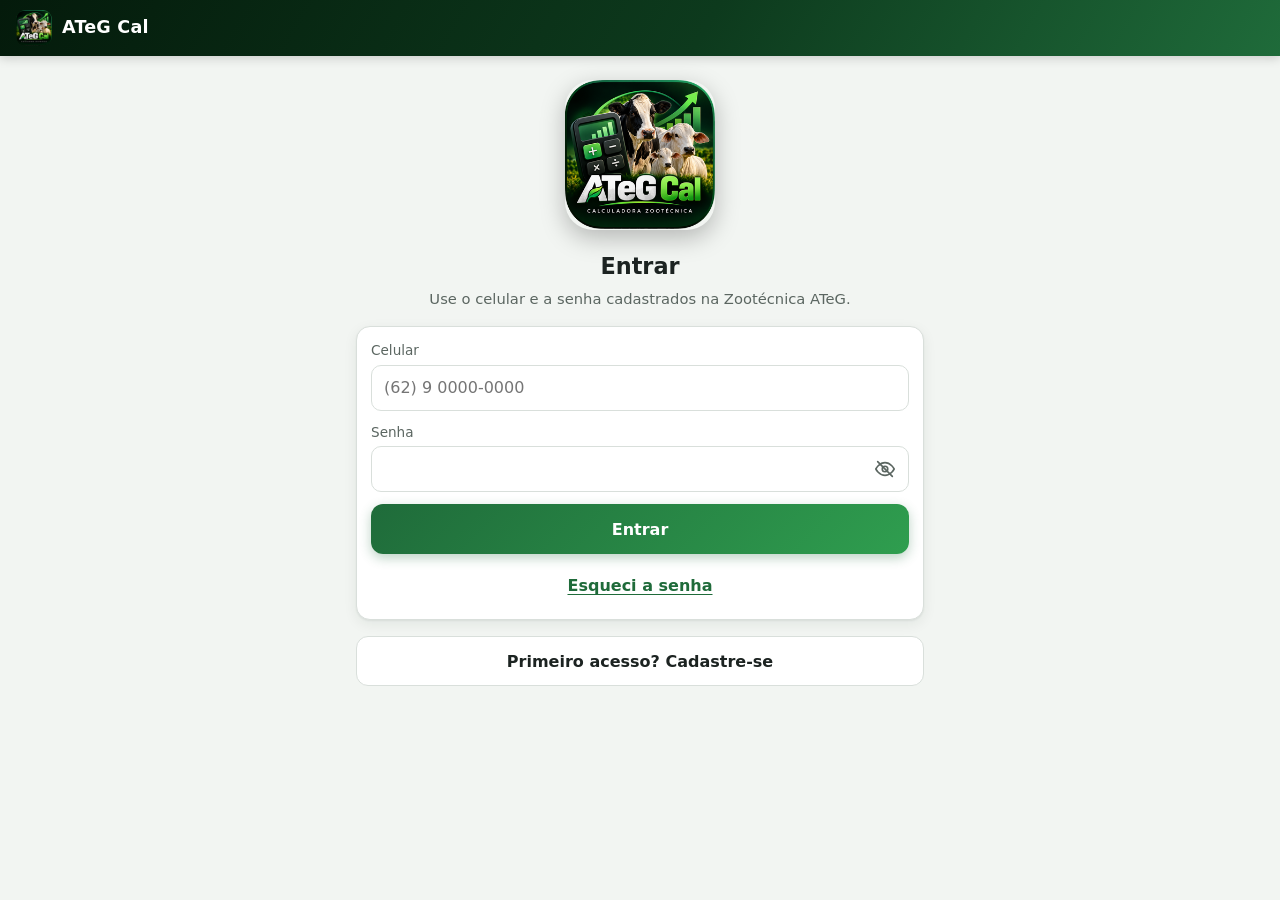
==== index.html @ c7b5ab56 "Cadastro: município escolhido em lista conforme a UF - Lista oficial do IBGE (5.571 municípios) guar" ====
<!doctype html>
<html lang="pt-BR">
<head>
  <meta charset="utf-8">
  <meta name="viewport" content="width=device-width, initial-scale=1, viewport-fit=cover">
  <meta name="description" content="Calculadora de indicadores zootécnicos e econômicos para ATeG.">
  <meta name="theme-color" content="#06200f">
  <meta name="apple-mobile-web-app-capable" content="yes">
  <meta name="apple-mobile-web-app-title" content="ATeG Cal">
  <meta name="apple-mobile-web-app-status-bar-style" content="black-translucent">
  <title>ATeG Cal</title>
  <link rel="manifest" href="manifest.webmanifest">
  <link rel="icon" href="icons/favicon-64.png" type="image/png">
  <link rel="apple-touch-icon" href="icons/apple-touch-icon.png">
  <link rel="stylesheet" href="css/style.css">
</head>
<body>
  <header class="topo">
    <button class="voltar" id="btnVoltar" type="button" aria-label="Voltar" hidden>&#8592;</button>
    <img class="topo-logo" src="icons/logo-96.png" alt="" width="36" height="36">
    <h1 id="tituloTela">ATeG Cal</h1>
    <span id="seloOffline" class="selo-offline" hidden>Offline</span>
  </header>

  <main>
    <!-- Login pelo celular -->
    <section id="tela-login" class="tela" hidden>
      <div class="login">
        <img class="login-logo" src="icons/logo-280.png" alt="ATeG Cal — Calculadora zootécnica" width="150" height="150">

        <div id="blocoEntrar" class="login-bloco">
          <h2>Entrar</h2>
          <p class="login-texto">Use o celular e a senha cadastrados na Zootécnica ATeG.</p>
          <form id="formLogin" class="cartao" novalidate>
          <label class="campo">
            <span>Celular</span>
            <input name="celular" type="tel" inputmode="tel" autocomplete="tel" placeholder="(62) 9 0000-0000" required>
          </label>
          <label class="campo">
            <span>Senha</span>
            <span class="senha">
              <input name="senha" type="password" autocomplete="current-password" required>
              <button type="button" class="ver-senha" aria-label="Mostrar senha" aria-pressed="false">
                <svg viewBox="0 0 24 24" aria-hidden="true"><path d="M2 12s3.6-7 10-7 10 7 10 7-3.6 7-10 7S2 12 2 12z"/><circle cx="12" cy="12" r="3"/><path class="risco" d="M4 4l16 16"/></svg>
              </button>
            </span>
          </label>
          <p id="erroLogin" class="erro" role="alert" hidden></p>
          <button type="submit" class="primario">Entrar</button>
          <button type="button" id="btnEsqueci" class="link">Esqueci a senha</button>
          </form>
          <button type="button" id="btnPrimeiroAcesso" class="secundario primeiro-acesso">Primeiro acesso? Cadastre-se</button>
        </div>

        <div id="blocoCadastro" class="login-bloco" hidden>
          <h2>Primeiro acesso</h2>
          <p class="login-texto">Preencha seus dados. O acesso é liberado na hora.</p>
          <form id="formCadastro" class="cartao" novalidate>
          <label class="campo">
            <span>Nome completo</span>
            <input name="nome" type="text" autocomplete="name" autocapitalize="words" maxlength="80" required>
          </label>
          <label class="campo">
            <span>Celular (WhatsApp)</span>
            <input name="celular" type="tel" inputmode="tel" autocomplete="tel" placeholder="(62) 9 0000-0000" required>
          </label>
          <label class="campo">
            <span>E-mail</span>
            <input name="email" type="email" inputmode="email" autocomplete="email" maxlength="100" required>
          </label>
          <div class="grade grade-municipio">
            <label class="campo"><span>UF</span>
              <select name="uf" autocomplete="address-level1">
                <option>AC</option>
                <option>AL</option>
                <option>AM</option>
                <option>AP</option>
                <option>BA</option>
                <option>CE</option>
                <option>DF</option>
                <option>ES</option>
                <option selected>GO</option>
                <option>MA</option>
                <option>MG</option>
                <option>MS</option>
                <option>MT</option>
                <option>PA</option>
                <option>PB</option>
                <option>PE</option>
                <option>PI</option>
                <option>PR</option>
                <option>RJ</option>
                <option>RN</option>
                <option>RO</option>
                <option>RR</option>
                <option>RS</option>
                <option>SC</option>
                <option>SE</option>
                <option>SP</option>
                <option>TO</option>
              </select></label>
            <label class="campo"><span>Município</span>
              <select name="municipio" autocomplete="address-level2" required disabled>
                <option value="">Carregando…</option>
              </select></label>
          </div>
          <label class="campo">
            <span>Função</span>
            <select name="funcao" required>
              <option value="" selected disabled>Selecione</option>
              <option>Técnico de campo ATeG</option>
              <option>Coordenador</option>
              <option>Supervisor</option>
              <option>Produtor rural</option>
              <option>Zootecnista / Veterinário / Agrônomo</option>
              <option>Estudante</option>
              <option>Outro</option>
            </select>
          </label>
          <label class="campo">
            <span>Crie uma senha (mínimo 4 caracteres)</span>
            <span class="senha">
              <input name="senha" type="password" autocomplete="new-password" required>
              <button type="button" class="ver-senha" aria-label="Mostrar senha" aria-pressed="false">
                <svg viewBox="0 0 24 24" aria-hidden="true"><path d="M2 12s3.6-7 10-7 10 7 10 7-3.6 7-10 7S2 12 2 12z"/><circle cx="12" cy="12" r="3"/><path class="risco" d="M4 4l16 16"/></svg>
              </button>
            </span>
          </label>
          <label class="campo">
            <span>Repita a senha</span>
            <span class="senha">
              <input name="confirmacao" type="password" autocomplete="new-password" required>
              <button type="button" class="ver-senha" aria-label="Mostrar senha" aria-pressed="false">
                <svg viewBox="0 0 24 24" aria-hidden="true"><path d="M2 12s3.6-7 10-7 10 7 10 7-3.6 7-10 7S2 12 2 12z"/><circle cx="12" cy="12" r="3"/><path class="risco" d="M4 4l16 16"/></svg>
              </button>
            </span>
          </label>
          <p id="erroCadastro" class="erro" role="alert" hidden></p>
          <button type="submit" class="primario">Cadastrar e entrar</button>
          </form>
          <button type="button" id="btnJaTenho" class="link">Já tenho cadastro — Entrar</button>
        </div>
      </div>
    </section>

    <!-- Tela inicial: módulos -->
    <section id="tela-inicio" class="tela">
      <div class="capa">
        <img src="icons/logo-280.png" alt="ATeG Cal — Calculadora zootécnica" width="140" height="140">
        <div>
          <p class="capa-titulo">Calculadora zootécnica</p>
          <p class="capa-texto">Indicadores zootécnicos e econômicos para leite e corte, direto no campo.</p>
          <p id="capaOffline" class="capa-selo" hidden>&#10003; Pronto para usar sem internet</p>
          <p id="capaUsuario" class="capa-usuario" hidden>
            Olá, <b id="nomeUsuario"></b> · <button type="button" id="btnSair" class="link link-claro">Sair</button>
          </p>
        </div>
      </div>

      <h2 class="secao">Módulos</h2>
      <nav class="modulos">
        <a class="modulo leite" href="#/rebanho-leite">
          <span class="modulo-icone" aria-hidden="true">
            <svg viewBox="0 0 24 24"><path d="M12 2.5c3.2 4.2 6 7.9 6 11.3a6 6 0 0 1-12 0c0-3.4 2.8-7.1 6-11.3z"/><path d="M9.2 14.5a2.9 2.9 0 0 0 2.6 2.7"/></svg>
          </span>
          <span class="modulo-corpo">
            <span class="modulo-tag">Leite</span>
            <strong>Rebanho ideal</strong>
            <span class="modulo-desc">Estrutura do rebanho a partir das vacas em lactação.</span>
          </span>
          <span class="modulo-seta" aria-hidden="true">&#8250;</span>
        </a>
        <a class="modulo leite" href="#/previsao-leite">
          <span class="modulo-icone" aria-hidden="true">
            <svg viewBox="0 0 24 24"><rect x="3.5" y="5" width="17" height="15" rx="2.5"/><path d="M3.5 9.5h17M8 3v4M16 3v4"/><path d="M7.5 17l3-3 2 1.5 4-4"/></svg>
          </span>
          <span class="modulo-corpo">
            <span class="modulo-tag">Leite</span>
            <strong>Previsão de leite</strong>
            <span class="modulo-desc">Vacas em lactação e produção nos próximos 12 meses.</span>
          </span>
          <span class="modulo-seta" aria-hidden="true">&#8250;</span>
        </a>
        <div class="modulo corte em-breve" aria-disabled="true">
          <span class="modulo-icone" aria-hidden="true">
            <svg viewBox="0 0 24 24"><path d="M4 7l3 2h10l3-2"/><path d="M7 9v5a5 5 0 0 0 10 0V9"/><path d="M10 16.5h4"/></svg>
          </span>
          <span class="modulo-corpo">
            <span class="modulo-tag">Corte</span>
            <strong>Rebanho de cria</strong>
            <span class="modulo-desc">Estrutura do rebanho de cria.</span>
          </span>
          <span class="em-breve-selo">Em breve</span>
        </div>
        <div class="modulo economico em-breve" aria-disabled="true">
          <span class="modulo-icone" aria-hidden="true">
            <svg viewBox="0 0 24 24"><ellipse cx="12" cy="6" rx="7" ry="2.5"/><path d="M5 6v6c0 1.4 3.1 2.5 7 2.5s7-1.1 7-2.5V6"/><path d="M5 12v6c0 1.4 3.1 2.5 7 2.5s7-1.1 7-2.5v-6"/></svg>
          </span>
          <span class="modulo-corpo">
            <span class="modulo-tag">Econômico</span>
            <strong>Custos COE, COT e CT</strong>
            <span class="modulo-desc">Custo operacional e total por litro.</span>
          </span>
          <span class="em-breve-selo">Em breve</span>
        </div>
        <div class="modulo economico em-breve" aria-disabled="true">
          <span class="modulo-icone" aria-hidden="true">
            <svg viewBox="0 0 24 24"><path d="M4 20V4"/><path d="M4 20h16"/><path d="M8 16v-4M12 16V8M16 16v-6"/></svg>
          </span>
          <span class="modulo-corpo">
            <span class="modulo-tag">Econômico</span>
            <strong>DRE</strong>
            <span class="modulo-desc">Demonstrativo de resultado da atividade.</span>
          </span>
          <span class="em-breve-selo">Em breve</span>
        </div>
      </nav>
    </section>

    <!-- Rebanho ideal — leite -->
    <section id="tela-rebanho-leite" class="tela" hidden>
      <form id="formRebanho" novalidate>
        <div class="cartao">
          <label class="campo">
            <span>Propriedade</span>
            <input name="fazenda" type="text" autocomplete="off" placeholder="Nome da fazenda">
          </label>
          <label class="campo">
            <span>Vacas em lactação</span>
            <input name="vacas" type="number" inputmode="numeric" min="1" step="1" required>
          </label>
        </div>

        <fieldset class="segmentado">
          <legend>Método de cálculo</legend>
          <label><input type="radio" name="modo" value="padrao" checked><span>Padrão ATeG</span></label>
          <label><input type="radio" name="modo" value="indices"><span>Índices da fazenda</span></label>
        </fieldset>

        <div id="blocoIndices" class="grade" hidden>
          <label class="campo"><span>Intervalo entre partos (meses)</span>
            <input name="iepMeses" type="number" inputmode="decimal" step="0.1"></label>
          <label class="campo"><span>Período seco (dias)</span>
            <input name="periodoSecoDias" type="number" inputmode="numeric" step="1"></label>
          <label class="campo"><span>Idade ao 1º parto (meses)</span>
            <input name="idadePrimeiroPartoMeses" type="number" inputmode="numeric" step="1"></label>
          <label class="campo"><span>Descarte anual de vacas (%)</span>
            <input name="descarteAnualPct" type="number" inputmode="decimal" step="0.1"></label>
          <label class="campo"><span>Mortalidade bezerras 0–12 m (%/ano)</span>
            <input name="mortBezerrasPct" type="number" inputmode="decimal" step="0.1"></label>
          <label class="campo"><span>Mortalidade novilhas (%/ano)</span>
            <input name="mortNovilhasPct" type="number" inputmode="decimal" step="0.1"></label>
          <label class="campo"><span>Fêmeas nos nascimentos (%)</span>
            <input name="femeasNascimentosPct" type="number" inputmode="decimal" step="1"></label>
          <label class="campo"><span>Recria de fêmeas</span>
            <select name="recria">
              <option value="reposicao">Só a reposição necessária</option>
              <option value="todas">Todas as fêmeas nascidas</option>
            </select></label>
        </div>

        <details class="pesos">
          <summary>Pesos médios para UA (450 kg = 1 UA)</summary>
          <div class="grade">
            <label class="campo"><span>Vaca adulta (kg)</span>
              <input name="pesoVaca" type="number" inputmode="numeric" step="1"></label>
            <label class="campo"><span>Bezerra 0–12 m (kg)</span>
              <input name="pesoBezerra" type="number" inputmode="numeric" step="1"></label>
            <label class="campo"><span>Novilha 12–24 m (kg)</span>
              <input name="pesoNovilhaAte24" type="number" inputmode="numeric" step="1"></label>
            <label class="campo"><span>Novilha &gt; 24 m (kg)</span>
              <input name="pesoNovilhaAcima24" type="number" inputmode="numeric" step="1"></label>
          </div>
        </details>

        <p id="erroRebanho" class="erro" role="alert" hidden></p>

        <div class="acoes">
          <button type="submit" class="primario">Calcular</button>
          <button type="button" id="btnLimpar" class="secundario">Limpar</button>
        </div>
      </form>

      <div id="resultadoRebanho" class="resultado" hidden></div>
    </section>

    <!-- Previsão de lactação e leite — 12 meses -->
    <section id="tela-previsao-leite" class="tela" hidden>
      <form id="formPrevisao" novalidate>
        <input type="hidden" name="inicioPrevisao">
        <div class="cartao">
          <label class="campo">
            <span>Propriedade</span>
            <input name="fazenda" type="text" autocomplete="off" placeholder="Nome da fazenda">
          </label>
          <div class="grade">
            <label class="campo"><span>Vacas em lactação hoje</span>
              <input name="vacasLactacao" type="number" inputmode="numeric" min="0" step="1" required></label>
            <label class="campo"><span>Vacas secas hoje</span>
              <input name="vacasSecas" type="number" inputmode="numeric" min="0" step="1"></label>
          </div>
          <div class="grade">
            <label class="campo"><span>Produção média (L/vaca em lactação/dia)</span>
              <input name="producaoLitros" type="number" inputmode="decimal" min="0" step="0.1" required></label>
            <label class="campo"><span>DEL médio hoje (dias) — opcional</span>
              <input name="delMedio" type="number" inputmode="numeric" min="5" step="1" placeholder="Sem curva"></label>
          </div>
          <p class="nota">Com o DEL médio, a previsão usa a curva de lactação: vacas recém-paridas produzem mais
            que as do fim da lactação.</p>
        </div>

        <div class="cartao">
          <div class="cartao-titulo">
            <strong>Partos previstos por mês</strong>
            <span>Do controle reprodutivo (vacas e novilhas).</span>
          </div>
          <div id="gradePartos" class="grade-meses"></div>
          <p id="dicaPartos" class="nota"></p>
        </div>

        <details class="pesos">
          <summary>Índices usados na previsão</summary>
          <div class="grade">
            <label class="campo"><span>Período seco (dias)</span>
              <input name="periodoSecoDias" type="number" inputmode="numeric" step="1"></label>
            <label class="campo"><span>Descarte anual de vacas (%)</span>
              <input name="descarteAnualPct" type="number" inputmode="decimal" step="0.1"></label>
            <label class="campo"><span>Intervalo entre partos (meses)</span>
              <input name="iepMeses" type="number" inputmode="decimal" step="0.1"></label>
          </div>
        </details>

        <p id="erroPrevisao" class="erro" role="alert" hidden></p>

        <div class="acoes">
          <button type="submit" class="primario">Calcular previsão</button>
          <button type="button" id="btnLimparPrevisao" class="secundario">Limpar</button>
        </div>
      </form>

      <div id="resultadoPrevisao" class="resultado" hidden></div>
    </section>
  </main>

  <script type="module" src="js/app.js"></script>
</body>
</html>
---- css/style.css ----
:root {
  --verde: #1f6b3a;
  --verde-vivo: #2f9e4f;
  --verde-claro: #e6f2ea;
  --verde-escuro: #06200f;
  --fundo: #f2f5f2;
  --superficie: #ffffff;
  --texto: #1c2321;
  --texto-suave: #5b6661;
  --borda: #d9dfdb;
  --erro: #b3261e;
  --erro-fundo: #fdecea;
  --alerta: #8a5a00;
  --alerta-fundo: #fff4dc;
  --sombra: 0 1px 2px rgb(16 40 24 / 0.06), 0 4px 14px rgb(16 40 24 / 0.07);
  --raio: 14px;
  /* Cores das categorias do rebanho (paleta validada para daltonismo). */
  --cat-lactacao: #1baf7a;
  --cat-secas: #2a78d6;
  --cat-novilhas2: #eda100;
  --cat-novilhas1: #e87ba4;
  --cat-bezerras: #6250d6;
  color-scheme: light;
}

@media (prefers-color-scheme: dark) {
  :root:not([data-theme="light"]) {
    --verde: #6cc48a;
    --verde-vivo: #6cc48a;
    --verde-claro: #1d3326;
    --fundo: #101411;
    --superficie: #1a1f1c;
    --texto: #e7ece9;
    --texto-suave: #a3ada8;
    --borda: #2f3833;
    --erro: #ffb4ab;
    --erro-fundo: #3b1512;
    --alerta: #f2c063;
    --alerta-fundo: #33280f;
    --sombra: 0 1px 2px rgb(0 0 0 / 0.4);
    --cat-lactacao: #199e70;
    --cat-secas: #3987e5;
    --cat-novilhas2: #c98500;
    --cat-novilhas1: #d55181;
    --cat-bezerras: #9085e9;
    color-scheme: dark;
  }
}

:root[data-theme="dark"] {
  --verde: #6cc48a;
  --verde-vivo: #6cc48a;
  --verde-claro: #1d3326;
  --fundo: #101411;
  --superficie: #1a1f1c;
  --texto: #e7ece9;
  --texto-suave: #a3ada8;
  --borda: #2f3833;
  --erro: #ffb4ab;
  --erro-fundo: #3b1512;
  --alerta: #f2c063;
  --alerta-fundo: #33280f;
  --sombra: 0 1px 2px rgb(0 0 0 / 0.4);
  --cat-lactacao: #199e70;
  --cat-secas: #3987e5;
  --cat-novilhas2: #c98500;
  --cat-novilhas1: #d55181;
  --cat-bezerras: #9085e9;
  color-scheme: dark;
}

* { box-sizing: border-box; }

body {
  margin: 0;
  background: var(--fundo);
  color: var(--texto);
  font: 16px/1.45 system-ui, -apple-system, "Segoe UI", Roboto, sans-serif;
  -webkit-text-size-adjust: 100%;
}

/* ---------- Topo ---------- */

.topo {
  position: sticky;
  top: 0;
  z-index: 2;
  display: flex;
  align-items: center;
  gap: 10px;
  padding: calc(10px + env(safe-area-inset-top)) 16px 10px;
  background: linear-gradient(120deg, #041a0b 0%, #0d3a1d 55%, #1f6b3a 100%);
  color: #fff;
  box-shadow: 0 2px 10px rgb(0 0 0 / 0.18);
}
.topo h1 { flex: 1; margin: 0; font-size: 1.1rem; font-weight: 650; letter-spacing: 0.01em; }
.topo-logo { width: 36px; height: 36px; border-radius: 9px; }
.voltar {
  border: 0;
  background: rgb(255 255 255 / 0.12);
  color: inherit;
  width: 36px;
  height: 36px;
  border-radius: 10px;
  font-size: 1.3rem;
  line-height: 1;
  cursor: pointer;
}
.voltar:not([hidden]) + .topo-logo { display: none; }
.selo-offline {
  padding: 3px 9px;
  border-radius: 999px;
  background: rgb(255 255 255 / 0.15);
  font-size: 0.72rem;
  font-weight: 600;
}

main { max-width: 600px; margin: 0 auto; padding: 16px 16px 48px; }

/* ---------- Login ---------- */

.login { display: grid; justify-items: center; gap: 6px; padding-top: 8px; }
.login-logo { width: 150px; height: 150px; border-radius: 28px; box-shadow: 0 8px 24px rgb(0 0 0 / 0.25); }
.login h2 { margin: 14px 0 0; font-size: 1.4rem; }
.login-texto { margin: 0 0 10px; color: var(--texto-suave); text-align: center; font-size: 0.92rem; }
.login form { width: 100%; }
.login-bloco { display: grid; justify-items: center; gap: 6px; width: 100%; }
.login-bloco[hidden] { display: none; }
.primeiro-acesso { width: 100%; margin-top: 10px; }
.grade.grade-municipio { grid-template-columns: 88px 1fr; }
select:disabled { opacity: 0.6; }
.senha { position: relative; display: block; }
.senha input { padding-right: 52px; }
.ver-senha {
  position: absolute;
  top: 0;
  right: 0;
  width: 48px;
  height: 100%;
  border: 0;
  background: transparent;
  color: var(--texto-suave);
  cursor: pointer;
}
.ver-senha svg {
  width: 22px;
  height: 22px;
  fill: none;
  stroke: currentColor;
  stroke-width: 1.8;
  stroke-linecap: round;
  stroke-linejoin: round;
  vertical-align: middle;
}
.ver-senha[aria-pressed="true"] { color: var(--verde); }
.ver-senha[aria-pressed="true"] .risco { display: none; }
button.link {
  justify-self: center;
  padding: 8px;
  border: 0;
  background: none;
  color: var(--verde);
  font: inherit;
  font-weight: 600;
  text-decoration: underline;
  text-underline-offset: 3px;
  cursor: pointer;
}
button.primario:disabled { opacity: 0.7; cursor: progress; }
.capa-usuario { margin: 10px 0 0; font-size: 0.88rem; }
.capa-usuario .link-claro { padding: 0 2px; color: #b9f0c9; font-weight: 600; }

/* ---------- Tela inicial ---------- */

.capa {
  display: flex;
  align-items: center;
  gap: 16px;
  padding: 18px;
  border-radius: 20px;
  background:
    radial-gradient(120% 90% at 100% 0%, rgb(79 196 108 / 0.35), transparent 60%),
    linear-gradient(150deg, #041a0b, #0f4022 70%, #1b5e32);
  color: #eaf6ee;
  box-shadow: var(--sombra);
}
.capa img { width: 120px; height: 120px; flex: none; border-radius: 22px; box-shadow: 0 6px 18px rgb(0 0 0 / 0.35); }
.capa-titulo { margin: 0 0 4px; font-size: 1.2rem; font-weight: 700; color: #fff; }
.capa-texto { margin: 0; font-size: 0.92rem; opacity: 0.85; }
.capa-selo {
  display: inline-block;
  margin: 10px 0 0;
  padding: 4px 10px;
  border-radius: 999px;
  background: rgb(108 196 138 / 0.22);
  color: #b9f0c9;
  font-size: 0.78rem;
  font-weight: 600;
}
@media (max-width: 380px) {
  .capa { flex-direction: column; text-align: center; }
}

.secao {
  margin: 22px 2px 10px;
  font-size: 0.8rem;
  font-weight: 700;
  text-transform: uppercase;
  letter-spacing: 0.06em;
  color: var(--texto-suave);
}

.modulos { display: grid; gap: 10px; }
.modulo {
  --cor-modulo: var(--verde);
  display: flex;
  align-items: center;
  gap: 14px;
  padding: 14px;
  border: 1px solid var(--borda);
  border-radius: var(--raio);
  background: var(--superficie);
  color: inherit;
  text-decoration: none;
  box-shadow: var(--sombra);
  transition: transform 0.12s ease;
}
.modulo.corte { --cor-modulo: #b4561f; }
.modulo.economico { --cor-modulo: #2a6fb8; }
a.modulo:active { transform: scale(0.985); background: var(--verde-claro); }
.modulo-icone {
  display: grid;
  place-items: center;
  flex: none;
  width: 46px;
  height: 46px;
  border-radius: 12px;
  background: color-mix(in srgb, var(--cor-modulo) 14%, transparent);
  color: var(--cor-modulo);
}
.modulo-icone svg {
  width: 26px;
  height: 26px;
  fill: none;
  stroke: currentColor;
  stroke-width: 1.8;
  stroke-linecap: round;
  stroke-linejoin: round;
}
.modulo-corpo { display: grid; gap: 1px; flex: 1; min-width: 0; }
.modulo strong { font-size: 1.02rem; }
.modulo-desc { color: var(--texto-suave); font-size: 0.86rem; }
.modulo-tag {
  font-size: 0.68rem;
  font-weight: 700;
  text-transform: uppercase;
  letter-spacing: 0.06em;
  color: var(--cor-modulo);
}
.modulo-seta { font-size: 1.8rem; line-height: 1; color: var(--texto-suave); }
.modulo.em-breve { box-shadow: none; }
.modulo.em-breve .modulo-icone, .modulo.em-breve .modulo-corpo { opacity: 0.55; }
.em-breve-selo {
  flex: none;
  padding: 3px 8px;
  border-radius: 999px;
  background: var(--fundo);
  border: 1px solid var(--borda);
  color: var(--texto-suave);
  font-size: 0.7rem;
  font-weight: 600;
}

/* ---------- Formulário ---------- */

form { display: grid; gap: 14px; }
.cartao {
  display: grid;
  gap: 12px;
  padding: 14px;
  border: 1px solid var(--borda);
  border-radius: var(--raio);
  background: var(--superficie);
  box-shadow: var(--sombra);
}
.campo { display: grid; gap: 4px; }
.campo > span { font-size: 0.85rem; color: var(--texto-suave); }
input, select {
  width: 100%;
  min-height: 46px;
  padding: 10px 12px;
  border: 1px solid var(--borda);
  border-radius: 10px;
  background: var(--superficie);
  color: var(--texto);
  font: inherit;
}
input:focus, select:focus { outline: 2px solid var(--verde); outline-offset: 1px; }
input[name="vacas"] { font-size: 1.25rem; font-weight: 600; }

.grade { display: grid; gap: 12px; grid-template-columns: 1fr 1fr; align-items: end; }
@media (max-width: 380px) { .grade { grid-template-columns: 1fr; } }
#blocoIndices {
  padding: 14px;
  border: 1px solid var(--borda);
  border-radius: var(--raio);
  background: var(--superficie);
}

.segmentado {
  display: grid;
  grid-template-columns: 1fr 1fr;
  gap: 4px;
  margin: 0;
  padding: 4px;
  border: 1px solid var(--borda);
  border-radius: var(--raio);
  background: var(--superficie);
}
.segmentado legend { padding: 0 4px; font-size: 0.85rem; color: var(--texto-suave); }
.segmentado label { position: relative; }
.segmentado input { position: absolute; opacity: 0; min-height: 0; }
.segmentado span {
  display: block;
  padding: 10px 6px;
  border-radius: 10px;
  text-align: center;
  font-weight: 500;
  cursor: pointer;
}
.segmentado input:checked + span { background: var(--verde); color: var(--superficie); font-weight: 600; }
.segmentado input:focus-visible + span { outline: 2px solid var(--verde); outline-offset: 2px; }

.pesos summary { cursor: pointer; color: var(--verde); font-weight: 500; padding: 4px 2px; }
.pesos .grade { margin-top: 10px; }

.acoes { display: grid; grid-template-columns: 2fr 1fr; gap: 10px; }
button.primario, button.secundario {
  min-height: 50px;
  border-radius: 12px;
  font: inherit;
  font-weight: 650;
  cursor: pointer;
}
.primario {
  border: 0;
  background: linear-gradient(135deg, var(--verde), var(--verde-vivo));
  color: #fff;
  box-shadow: 0 4px 12px rgb(31 107 58 / 0.3);
}
.secundario { border: 1px solid var(--borda); background: var(--superficie); color: var(--texto); }

.erro {
  margin: 0;
  padding: 10px 12px;
  border-radius: 10px;
  background: var(--erro-fundo);
  color: var(--erro);
}

/* ---------- Resultado ---------- */

.resultado {
  scroll-margin-top: calc(72px + env(safe-area-inset-top));
  margin-top: 20px;
  padding: 16px;
  border: 1px solid var(--borda);
  border-radius: var(--raio);
  background: var(--superficie);
  box-shadow: var(--sombra);
}
.resultado h2 { margin: 0 0 2px; font-size: 1.1rem; }
.resultado .sub { margin: 0 0 12px; color: var(--texto-suave); font-size: 0.85rem; }
.resultado h3 { margin: 20px 0 8px; font-size: 0.95rem; }

.destaque {
  display: flex;
  flex-wrap: wrap;
  align-items: baseline;
  gap: 8px;
  margin: 4px 0 14px;
}
.destaque b { font-size: 2.4rem; line-height: 1; font-variant-numeric: tabular-nums; }
.destaque span { color: var(--texto-suave); }

/* Barra 100% com a composição do rebanho */
.composicao {
  display: flex;
  gap: 2px;
  height: 28px;
  border-radius: 6px;
  overflow: hidden;
}
.composicao span { min-width: 3px; cursor: default; }
.composicao span:hover { filter: brightness(1.1); }
.legenda {
  display: grid;
  gap: 6px;
  margin: 10px 0 0;
  padding: 0;
  list-style: none;
  font-size: 0.82rem;
}
.legenda li { display: flex; align-items: center; gap: 6px; min-width: 0; }
.legenda i { flex: none; width: 10px; height: 10px; border-radius: 3px; }
.legenda b { margin-left: auto; font-variant-numeric: tabular-nums; }

table { width: 100%; border-collapse: collapse; font-variant-numeric: tabular-nums; }
th, td { padding: 9px 4px; border-bottom: 1px solid var(--borda); text-align: right; }
th:first-child, td:first-child { text-align: left; }
th { font-size: 0.76rem; font-weight: 600; color: var(--texto-suave); }
tfoot td { font-weight: 700; border-bottom: 0; }
td .ponto { display: inline-block; width: 8px; height: 8px; margin-right: 6px; border-radius: 2px; vertical-align: 1px; }
.decimal { display: block; font-size: 0.75rem; color: var(--texto-suave); }

.indicadores { display: grid; grid-template-columns: repeat(3, 1fr); gap: 8px; margin-top: 14px; }
.indicador {
  padding: 12px 10px;
  border-radius: 12px;
  background: var(--verde-claro);
}
.indicador b { display: block; font-size: 1.25rem; font-variant-numeric: tabular-nums; color: var(--texto); }
.indicador span { font-size: 0.74rem; color: var(--texto-suave); }
@media (max-width: 380px) { .indicadores { grid-template-columns: 1fr; } }

.aviso { margin: 12px 0 0; padding: 10px 12px; border-radius: 10px; font-size: 0.9rem; }
.aviso.ok { background: var(--verde-claro); }
.aviso.atencao { background: var(--alerta-fundo); color: var(--alerta); }
.nota { margin: 12px 0 0; font-size: 0.8rem; color: var(--texto-suave); }

.btn-pdf { width: 100%; margin-top: 16px; }

/* ---------- Previsão de leite ---------- */

.cartao-titulo { display: grid; gap: 1px; }
.cartao-titulo span { font-size: 0.82rem; color: var(--texto-suave); }
.grade-meses { display: grid; grid-template-columns: repeat(4, 1fr); gap: 8px; }
@media (max-width: 380px) { .grade-meses { grid-template-columns: repeat(3, 1fr); } }
.campo-mes > span { font-size: 0.78rem; font-weight: 600; text-align: center; }
.campo-mes input { min-height: 42px; padding: 8px 6px; text-align: center; }
.cartao .nota { margin: 0; }

.grafico { display: block; width: 100%; height: auto; overflow: visible; }
.grafico text { font: 9px system-ui, -apple-system, "Segoe UI", Roboto, sans-serif; }
.g-grade { stroke: var(--borda); stroke-width: 1; }
.g-base { stroke: var(--texto-suave); }
.g-eixo { fill: var(--texto-suave); }
.g-valor { fill: var(--texto); font-weight: 700; }
.grafico g:hover path { filter: brightness(1.1); }

.tabela-meses th, .tabela-meses td { padding: 7px 3px; font-size: 0.88rem; }
.nota-modelo { line-height: 1.5; }

/* ---------- Relatório (impressão / PDF) ---------- */

.so-impressao { display: none; }

@media print {
  :root, :root:not([data-theme="light"]), :root[data-theme="dark"] {
    --verde: #1f6b3a;
    --verde-claro: #e6f2ea;
    --fundo: #fff;
    --superficie: #fff;
    --texto: #1c2321;
    --texto-suave: #5b6661;
    --borda: #d9dfdb;
    --alerta: #8a5a00;
    --alerta-fundo: #fff4dc;
    --cat-lactacao: #1baf7a;
    --cat-secas: #2a78d6;
    --cat-novilhas2: #eda100;
    --cat-novilhas1: #e87ba4;
    --cat-bezerras: #6250d6;
    color-scheme: light;
  }
  @page { size: A4; margin: 14mm 14mm 16mm; }
  * { -webkit-print-color-adjust: exact; print-color-adjust: exact; }
  body { background: #fff; font-size: 11pt; }
  .topo, form, .btn-pdf, .dica, .nota, .resultado > h2, .resultado > .sub { display: none !important; }
  main { max-width: none; padding: 0; }
  .resultado { margin: 0; padding: 0; border: 0; box-shadow: none; }
  .so-impressao { display: block; }
  .resultado h3 { break-after: avoid; }
  table, .indicadores, .aviso, .rel-rodape, .grafico { break-inside: avoid; }
  .nota-modelo { display: block !important; }
  .grafico { height: 58mm; }
  a { color: inherit; }

  .rel-cabecalho {
    display: flex;
    align-items: center;
    gap: 14px;
    margin-bottom: 16px;
    padding-bottom: 12px;
    border-bottom: 3px solid #2e9d47;
  }
  .rel-cabecalho > div { flex: 1; }
  .rel-cabecalho img { border-radius: 8px; }
  .rel-titulo { margin: 0; font-size: 15pt; font-weight: 700; color: #1f6b3a; }
  .rel-meta { margin: 2px 0 0; color: var(--texto-suave); font-size: 10pt; }
  .rel-premissas td:last-child { font-weight: 600; }

  .rel-rodape {
    margin-top: 22px;
    padding-top: 10px;
    border-top: 2px solid #2e9d47;
    font-size: 9pt;
    color: var(--texto-suave);
  }
  .rel-rodape p { margin: 2px 0; }
  .rel-rodape a { color: #1f6b3a; text-decoration: none; word-break: break-all; }
  .rel-aviso { margin-top: 8px !important; font-style: italic; }
}

/* Tooltip da barra */
.dica {
  position: fixed;
  z-index: 10;
  padding: 6px 9px;
  border-radius: 8px;
  background: var(--texto);
  color: var(--superficie);
  font-size: 0.8rem;
  pointer-events: none;
  white-space: nowrap;
}
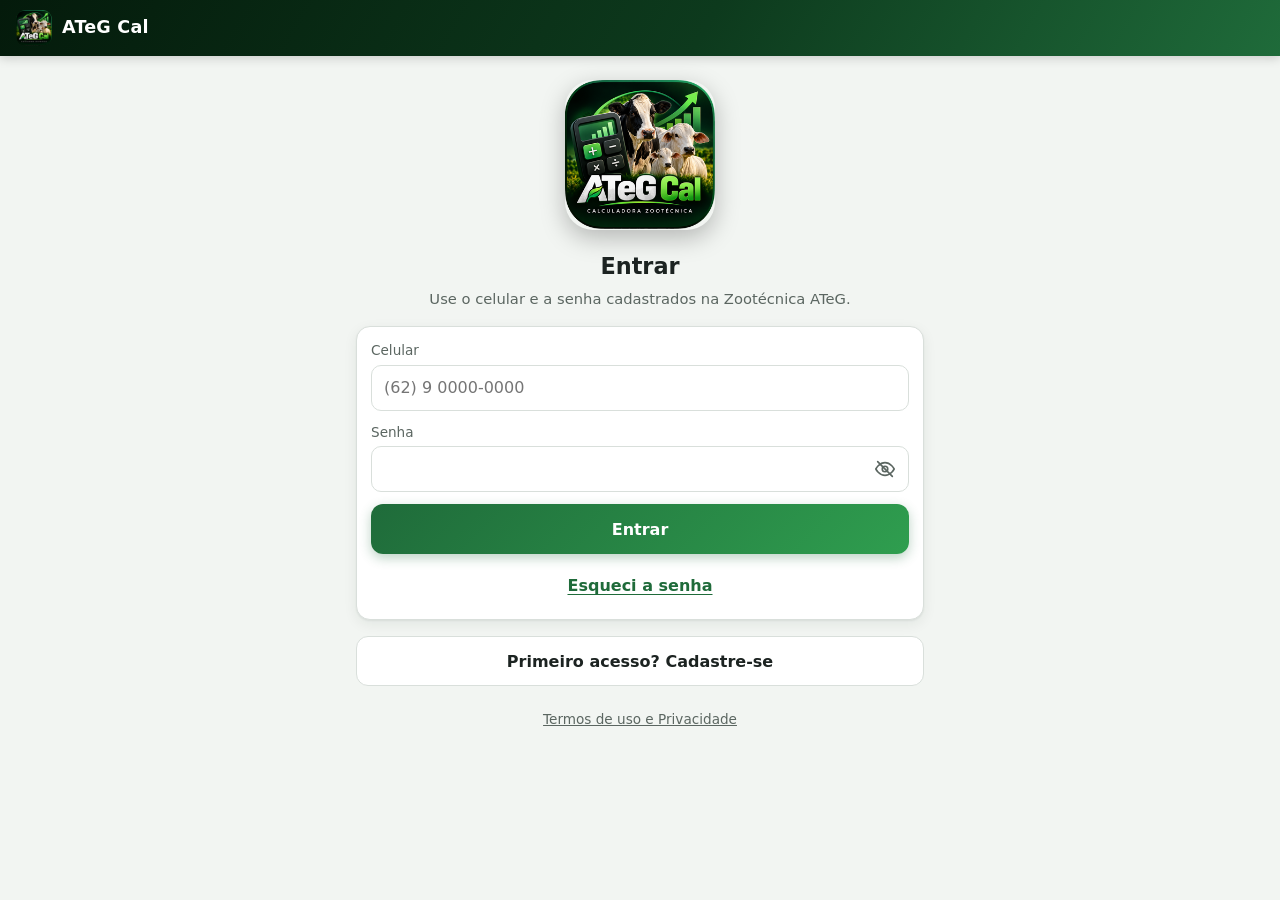
==== commit f6fc901b: "Termos de uso e Política de privacidade com aceite obrigatório Tela de termos (leitura sem login e a" ====
--- a/index.html
+++ b/index.html
@@ -135,12 +135,118 @@
               </button>
             </span>
           </label>
+          <label class="check">
+            <input name="aceite" type="checkbox">
+            <span>Li e aceito os <a href="#/termos">Termos de uso e a Política de privacidade</a>.</span>
+          </label>
           <p id="erroCadastro" class="erro" role="alert" hidden></p>
           <button type="submit" class="primario">Cadastrar e entrar</button>
           </form>
           <button type="button" id="btnJaTenho" class="link">Já tenho cadastro — Entrar</button>
         </div>
+        <a class="link-termos" href="#/termos">Termos de uso e Privacidade</a>
       </div>
+    </section>
+
+    <!-- Termos de uso e Política de privacidade (leitura e aceite) -->
+    <section id="tela-termos" class="tela" hidden>
+      <div id="avisoAceite" class="aviso atencao" hidden>
+        Para continuar usando o ATeG Cal, leia e aceite os Termos de uso e a Política de privacidade.
+      </div>
+      <article class="cartao termos">
+        <h2>Termos de uso e Política de privacidade</h2>
+        <p class="sub">ATeG Cal · Versão <span id="versaoTermos"></span> · vigente desde 28/10/2026</p>
+
+        <h3>1. Quem é o responsável</h3>
+        <p>O ATeG Cal é desenvolvido e mantido por <b>Weder de Lima Vieira</b>, zootecnista, pessoa física,
+          com atuação em Goiânia/GO, que é o responsável (controlador) pelos dados pessoais tratados no app.
+          Contato: <a href="mailto:zootecnicaateg@gmail.com">zootecnicaateg@gmail.com</a> ou WhatsApp
+          <a href="https://wa.me/5562991176151">(62) 9 9117-6151</a>.</p>
+
+        <h3>2. O que é o app</h3>
+        <p>O ATeG Cal é uma calculadora de indicadores zootécnicos e econômicos para apoio a técnicos e produtores
+          rurais. No momento o uso é gratuito. Funcionalidades, condições de uso ou de acesso podem mudar no
+          futuro, com aviso prévio no próprio app.</p>
+
+        <h3>3. Uso e responsabilidade</h3>
+        <ul>
+          <li>Os resultados são <b>estimativas</b> calculadas a partir dos dados que você informa. Eles não substituem
+            o acompanhamento técnico da propriedade, e as decisões tomadas com base neles são de responsabilidade
+            de quem as toma.</li>
+          <li>Você é responsável pela veracidade dos dados que digita e pelos relatórios que compartilha.</li>
+          <li>O acesso é pessoal: não compartilhe sua senha. Use o app de forma lícita e sem tentar prejudicar seu
+            funcionamento.</li>
+          <li>O app é oferecido como está. Podem ocorrer erros ou interrupções, que serão corrigidos assim que
+            possível.</li>
+          <li>O acesso pode ser suspenso em caso de uso indevido destes termos.</li>
+        </ul>
+
+        <h3>4. Quais dados são coletados</h3>
+        <ul>
+          <li><b>Cadastro:</b> nome, celular, e-mail, município, UF, função e senha.</li>
+          <li><b>Uso do app:</b> data e hora em que o app e os módulos são abertos, quando um cálculo é feito, quando
+            um PDF é exportado e a versão do app.</li>
+          <li><b>Aceite destes termos:</b> data, hora e versão aceita.</li>
+        </ul>
+        <p>Os <b>dados das fazendas</b> digitados nos cálculos (rebanho, partos, produção etc.) <b>ficam somente no
+          seu aparelho</b> e não são enviados ao responsável.</p>
+
+        <h3>5. Para que os dados são usados</h3>
+        <ul>
+          <li>Liberar e controlar o acesso ao app.</li>
+          <li>Dar suporte e ajudar na recuperação de senha.</li>
+          <li>Entender quais módulos são mais usados, para melhorar o app e decidir as próximas funcionalidades.</li>
+          <li>Enviar comunicados sobre o app e conteúdos técnicos da Zootécnica ATeG. Você pode pedir para não
+            receber esses comunicados a qualquer momento.</li>
+        </ul>
+        <p>O tratamento se baseia no seu consentimento e na necessidade de prestar o serviço que você solicitou
+          (Lei 13.709/2018, LGPD, art. 7º, incisos I e V).</p>
+
+        <h3>6. Compartilhamento</h3>
+        <p>Os dados <b>não são vendidos nem compartilhados</b> com terceiros. Eles ficam guardados em uma planilha
+          do Google (Google Workspace), com acesso restrito ao responsável. O Google atua apenas como fornecedor de
+          armazenamento e pode guardar os dados em servidores fora do Brasil, seguindo suas próprias regras de
+          segurança.</p>
+
+        <h3>7. Por quanto tempo</h3>
+        <p>Os dados ficam guardados enquanto seu cadastro estiver ativo. Se você pedir a exclusão, os dados de
+          cadastro serão apagados em até 15 dias. Os registros de uso poderão ser mantidos apenas de forma anônima,
+          para estatística.</p>
+
+        <h3>8. Seus direitos</h3>
+        <p>Você pode, a qualquer momento, pedir para confirmar quais dados temos, ter acesso a eles, corrigi-los,
+          excluí-los ou revogar o seu consentimento (LGPD, art. 18), pelo e-mail ou WhatsApp do item 1. Sem o
+          consentimento não é possível continuar usando o app.</p>
+
+        <h3>9. Segurança</h3>
+        <p>São adotadas medidas razoáveis para proteger os dados, como acesso restrito à planilha e comunicação
+          criptografada (HTTPS). Nenhum sistema é totalmente seguro: use uma senha que você não usa em outros
+          serviços e avise o responsável se suspeitar de uso indevido do seu acesso.</p>
+
+        <h3>10. Dados guardados no aparelho</h3>
+        <p>Para funcionar sem internet, o app guarda no seu aparelho a sessão de acesso (por até 30 dias), os
+          últimos dados digitados em cada módulo e os registros de uso ainda não enviados. O botão “Sair” encerra
+          a sessão, e limpar os dados do navegador apaga essas informações.</p>
+
+        <h3>11. Mudanças nestes termos</h3>
+        <p>Estes termos podem ser atualizados. Quando isso acontecer, o app mostrará a nova versão e pedirá um
+          novo aceite.</p>
+
+        <h3>12. Lei e foro</h3>
+        <p>Estes termos seguem a lei brasileira. Fica eleito o foro da comarca de Goiânia/GO, ressalvado o direito
+          do consumidor de propor ação no foro do seu domicílio.</p>
+      </article>
+
+      <form id="formAceite" class="cartao" novalidate hidden>
+        <label class="check">
+          <input name="aceite" type="checkbox">
+          <span>Li e aceito os Termos de uso e a Política de privacidade.</span>
+        </label>
+        <p id="erroAceite" class="erro" role="alert" hidden></p>
+        <button type="submit" class="primario">Aceitar e continuar</button>
+        <button type="button" id="btnRecusar" class="link">Não aceito — sair</button>
+      </form>
+      <button type="button" id="btnFecharTermos" class="secundario fechar-termos">Voltar</button>
     </section>
 
     <!-- Tela inicial: módulos -->
@@ -181,17 +287,17 @@
           </span>
           <span class="modulo-seta" aria-hidden="true">&#8250;</span>
         </a>
-        <div class="modulo corte em-breve" aria-disabled="true">
+        <a class="modulo corte" href="#/rebanho-corte">
           <span class="modulo-icone" aria-hidden="true">
             <svg viewBox="0 0 24 24"><path d="M4 7l3 2h10l3-2"/><path d="M7 9v5a5 5 0 0 0 10 0V9"/><path d="M10 16.5h4"/></svg>
           </span>
           <span class="modulo-corpo">
             <span class="modulo-tag">Corte</span>
-            <strong>Rebanho de cria</strong>
-            <span class="modulo-desc">Estrutura do rebanho de cria.</span>
-          </span>
-          <span class="em-breve-selo">Em breve</span>
-        </div>
+            <strong>Rebanho de corte</strong>
+            <span class="modulo-desc">Cria, recria ou ciclo completo a partir das matrizes.</span>
+          </span>
+          <span class="modulo-seta" aria-hidden="true">&#8250;</span>
+        </a>
         <div class="modulo economico em-breve" aria-disabled="true">
           <span class="modulo-icone" aria-hidden="true">
             <svg viewBox="0 0 24 24"><ellipse cx="12" cy="6" rx="7" ry="2.5"/><path d="M5 6v6c0 1.4 3.1 2.5 7 2.5s7-1.1 7-2.5V6"/><path d="M5 12v6c0 1.4 3.1 2.5 7 2.5s7-1.1 7-2.5v-6"/></svg>
@@ -215,6 +321,7 @@
           <span class="em-breve-selo">Em breve</span>
         </div>
       </nav>
+      <a class="link-termos" href="#/termos">Termos de uso e Privacidade</a>
     </section>
 
     <!-- Rebanho ideal — leite -->
@@ -340,6 +447,84 @@
 
       <div id="resultadoPrevisao" class="resultado" hidden></div>
     </section>
+
+    <!-- Rebanho ideal — corte -->
+    <section id="tela-rebanho-corte" class="tela" hidden>
+      <form id="formCorte" novalidate>
+        <div class="cartao">
+          <label class="campo">
+            <span>Propriedade</span>
+            <input name="fazenda" type="text" autocomplete="off" placeholder="Nome da fazenda">
+          </label>
+          <label class="campo">
+            <span>Matrizes (vacas de cria)</span>
+            <input name="matrizes" type="number" inputmode="numeric" min="1" step="1" required>
+          </label>
+        </div>
+
+        <fieldset class="segmentado tres">
+          <legend>Sistema de produção</legend>
+          <label><input type="radio" name="fase" value="cria" checked><span>Só cria</span></label>
+          <label><input type="radio" name="fase" value="recria"><span>Cria + recria</span></label>
+          <label><input type="radio" name="fase" value="completo"><span>Ciclo completo</span></label>
+        </fieldset>
+        <p id="descFase" class="nota"></p>
+
+        <div class="cartao">
+          <div class="cartao-titulo">
+            <strong>Índices da fazenda</strong>
+            <span>Campo vazio usa o valor de referência mostrado.</span>
+          </div>
+          <div class="grade">
+            <label class="campo"><span>Taxa de natalidade (%)</span>
+              <input name="natalidadePct" type="number" inputmode="decimal" step="0.1"></label>
+            <label class="campo"><span>Mortalidade até a desmama (%)</span>
+              <input name="mortDesmamaPct" type="number" inputmode="decimal" step="0.1"></label>
+            <label class="campo"><span>Idade à desmama (meses)</span>
+              <input name="idadeDesmamaMeses" type="number" inputmode="decimal" step="0.5"></label>
+            <label class="campo"><span>Peso à desmama (kg)</span>
+              <input name="pesoDesmama" type="number" inputmode="numeric" step="1"></label>
+            <label class="campo"><span>Mortalidade pós-desmama (%/ano)</span>
+              <input name="mortPosDesmamaPct" type="number" inputmode="decimal" step="0.1"></label>
+            <label class="campo"><span>Idade ao 1º parto (meses)</span>
+              <input name="idadePrimeiroPartoMeses" type="number" inputmode="numeric" step="1"></label>
+            <label class="campo"><span>Descarte anual de matrizes (%)</span>
+              <input name="descarteMatrizesPct" type="number" inputmode="decimal" step="0.1"></label>
+            <label class="campo"><span>Vacas por touro</span>
+              <input name="vacasPorTouro" type="number" inputmode="numeric" step="1"></label>
+            <label class="campo"><span>Fêmeas nos nascimentos (%)</span>
+              <input name="femeasNascimentosPct" type="number" inputmode="decimal" step="1"></label>
+          </div>
+          <div id="blocoSaida" class="grade" hidden>
+            <label class="campo"><span id="rotuloIdadeSaida">Idade de venda dos machos (meses)</span>
+              <input name="idadeSaidaMeses" type="number" inputmode="numeric" step="1"></label>
+            <label class="campo"><span id="rotuloPesoSaida">Peso de venda dos machos (kg)</span>
+              <input name="pesoSaidaKg" type="number" inputmode="numeric" step="1"></label>
+          </div>
+        </div>
+
+        <details class="pesos">
+          <summary>Pesos médios para UA (450 kg = 1 UA)</summary>
+          <div class="grade">
+            <label class="campo"><span>Matriz (kg)</span>
+              <input name="pesoMatriz" type="number" inputmode="numeric" step="1"></label>
+            <label class="campo"><span>Touro (kg)</span>
+              <input name="pesoTouro" type="number" inputmode="numeric" step="1"></label>
+            <label class="campo"><span>Novilha ao 1º parto (kg)</span>
+              <input name="pesoNovilhaPrimeiroParto" type="number" inputmode="numeric" step="1"></label>
+          </div>
+        </details>
+
+        <p id="erroCorte" class="erro" role="alert" hidden></p>
+
+        <div class="acoes">
+          <button type="submit" class="primario">Calcular</button>
+          <button type="button" id="btnLimparCorte" class="secundario">Limpar</button>
+        </div>
+      </form>
+
+      <div id="resultadoCorte" class="resultado" hidden></div>
+    </section>
   </main>
 
   <script type="module" src="js/app.js"></script>
--- a/css/style.css
+++ b/css/style.css
@@ -70,6 +70,7 @@
 }
 
 * { box-sizing: border-box; }
+[hidden] { display: none !important; }
 
 body {
   margin: 0;
@@ -167,6 +168,22 @@
   cursor: pointer;
 }
 button.primario:disabled { opacity: 0.7; cursor: progress; }
+.check { display: flex; gap: 10px; align-items: flex-start; font-size: 0.9rem; line-height: 1.4; }
+.check input { width: 22px; min-height: 22px; height: 22px; margin: 0; flex: none; accent-color: var(--verde); }
+.check a { color: var(--verde); font-weight: 600; }
+.link-termos { display: block; margin: 18px auto 4px; color: var(--texto-suave); font-size: 0.85rem; text-align: center; }
+.termos { line-height: 1.55; }
+.termos h2 { margin: 0; font-size: 1.2rem; }
+.termos .sub { margin: 4px 0 8px; color: var(--texto-suave); font-size: 0.85rem; }
+.termos h3 { margin: 18px 0 4px; font-size: 1rem; }
+.termos p, .termos ul { margin: 6px 0; font-size: 0.92rem; }
+.termos ul { padding-left: 20px; }
+.termos li + li { margin-top: 4px; }
+.termos a { color: var(--verde); }
+#tela-termos { display: grid; gap: 12px; }
+#tela-termos[hidden] { display: none; }
+#formAceite { display: grid; gap: 12px; }
+.fechar-termos { width: 100%; }
 .capa-usuario { margin: 10px 0 0; font-size: 0.88rem; }
 .capa-usuario .link-claro { padding: 0 2px; color: #b9f0c9; font-weight: 600; }
 
@@ -317,6 +334,9 @@
   border-radius: var(--raio);
   background: var(--superficie);
 }
+.segmentado.tres { grid-template-columns: repeat(3, 1fr); }
+.segmentado.tres span { font-size: 0.9rem; padding: 10px 4px; }
+#blocoSaida { margin-top: 12px; }
 .segmentado legend { padding: 0 4px; font-size: 0.85rem; color: var(--texto-suave); }
 .segmentado label { position: relative; }
 .segmentado input { position: absolute; opacity: 0; min-height: 0; }
